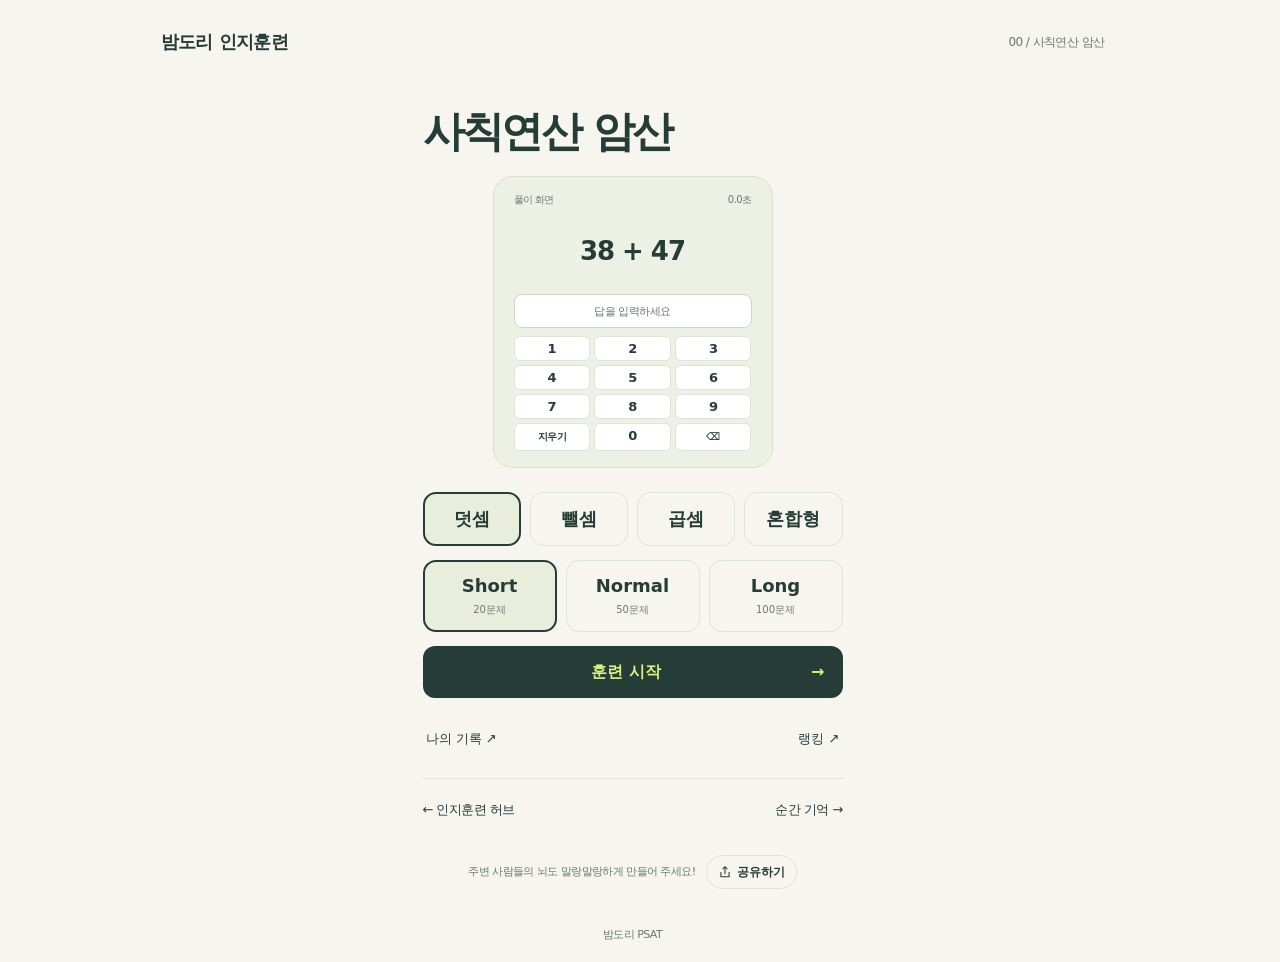
==== arithmetic.html @ df67d372 "Add files via upload" ====
<!doctype html><html lang="ko"><head><meta charset="utf-8"><meta name="viewport" content="width=device-width,initial-scale=1,viewport-fit=cover"><meta name="theme-color" content="#263c36"><meta name="description" content="밤도리 사칙연산 암산 훈련. 덧셈·뺄셈·곱셈·혼합형 암산과 1문항당 평균 풀이 시간 기록."><title>사칙연산 암산 · 밤도리 인지훈련</title><link rel="stylesheet" href="style.css"><link rel="stylesheet" href="ui.css?v=20260911-arithmetic1"><script src="config.js"></script><script type="module" src="arithmetic.mjs?v=20260911-arithmetic1"></script>
<link rel="icon" type="image/svg+xml" href="favicon.svg?v=1">
<link rel="alternate icon" type="image/png" sizes="32x32" href="favicon-32.png?v=1">
<link rel="apple-touch-icon" sizes="180x180" href="apple-touch-icon.png?v=1">
<link rel="manifest" href="site.webmanifest">
<link rel="canonical" href="https://bamdori-psat.github.io/training/arithmetic.html">
<meta property="og:type" content="website">
<meta property="og:locale" content="ko_KR">
<meta property="og:site_name" content="밤도리 인지훈련">
<meta property="og:title" content="밤도리 인지훈련">
<meta property="og:description" content="사칙연산 암산 훈련과 1문항당 평균 풀이 시간 기록.">
<meta property="og:url" content="https://bamdori-psat.github.io/training/arithmetic.html">
<meta property="og:image" content="https://bamdori-psat.github.io/training/thumbnail.png">
<meta property="og:image:width" content="1254">
<meta property="og:image:height" content="1254">
<meta property="og:image:alt" content="녹색 바탕에 라임색 밤도리 인지훈련 타이포그래피">
<meta name="twitter:card" content="summary">
<meta name="twitter:title" content="밤도리 인지훈련">
<meta name="twitter:description" content="사칙연산 암산 훈련과 1문항당 평균 풀이 시간 기록.">
<meta name="twitter:image" content="https://bamdori-psat.github.io/training/thumbnail.png">
<link rel="stylesheet" href="header.css?v=20260910-header1"></head><body>
<header id="trainingHeader"><a class="brand" href="./">밤도리 인지훈련</a><span class="edition">00 / 사칙연산 암산</span></header>
<main>
<section id="home" class="screen">
<div class="intro"><h1>사칙연산 암산</h1></div>
<div class="game-preview" aria-label="풀이 화면 미리보기">
  <div class="preview-top"><span>풀이 화면</span><span>0.0초</span></div>
  
  <div class="current arithmetic-question" id="previewCurrent">38 + 47</div>
  <div class="answer-wrap"><span>답을 입력하세요</span></div>
  <div class="preview-keypad" aria-hidden="true"><span>1</span><span>2</span><span>3</span><span>4</span><span>5</span><span>6</span><span>7</span><span>8</span><span>9</span><span>지우기</span><span>0</span><span>⌫</span></div>
</div>
<div class="courses arithmetic-modes" id="modes" role="group" aria-label="연산 선택"><button data-mode="add" class="chosen" aria-pressed="true"><strong>덧셈</strong></button><button data-mode="subtract" aria-pressed="false"><strong>뺄셈</strong></button><button data-mode="multiply" aria-pressed="false"><strong>곱셈</strong></button><button data-mode="mixed" aria-pressed="false"><strong>혼합형</strong></button></div>
<div class="courses" id="lengths" role="group" aria-label="문항수 선택"><button data-length="short" class="chosen" aria-pressed="true"><strong>Short</strong><small>20문제</small></button><button data-length="normal" aria-pressed="false"><strong>Normal</strong><small>50문제</small></button><button data-length="long" aria-pressed="false"><strong>Long</strong><small>100문제</small></button></div>
<button id="start" class="primary">훈련 시작 <span>→</span></button><p id="homeStatus" class="note" role="status"></p>
<div class="bottom-links"><button id="showRecords">나의 기록 ↗</button><button id="showRanking">랭킹 ↗</button></div>
<nav class="activity-nav" aria-label="훈련 이동"><a href="./">← 인지훈련 허브</a><a href="memory.html">순간 기억 →</a></nav><div class="hub-share"><p>주변 사람들의 뇌도 말랑말랑하게 만들어 주세요!</p><button type="button" data-hub-share><svg width="14" height="14" viewBox="0 0 24 24" fill="none" stroke="currentColor" stroke-width="1.8" aria-hidden="true"><path d="M12 16V3m-4 4 4-4 4 4M5 12v8h14v-8"/></svg>공유하기</button><span role="status"></span><textarea hidden readonly aria-label="공유 문구와 허브 주소"></textarea></div></section>
<section id="play" class="screen" hidden>
<div class="play-top"><button id="quit" class="text-button">그만하기</button><span id="modeLabel"></span><time id="timer">0.0초</time></div>
<div class="progress"><div id="progressFill"></div></div><div id="current" class="current arithmetic-question" aria-label="문제"></div>
<div class="answer-wrap"><output id="answer" aria-label="입력한 답">답을 입력하세요</output></div><p id="feedback" role="status" class="feedback"></p>
<div id="keypad" class="keypad" aria-label="숫자 입력기"><button data-key="1">1</button><button data-key="2">2</button><button data-key="3">3</button><button data-key="4">4</button><button data-key="5">5</button><button data-key="6">6</button><button data-key="7">7</button><button data-key="8">8</button><button data-key="9">9</button><button data-key="clear" class="utility">지우기</button><button data-key="0">0</button><button data-key="back" class="utility" aria-label="한 자리 지우기">⌫</button></div>

</section>
<section id="result" class="screen" hidden><h1>훈련 완료!</h1><p id="resultCourse" class="note"></p><div class="result-time"><strong id="elapsed"></strong><span>초/문항</span></div><p id="saveStatus" role="status" class="note"></p>
<div id="publishBox" class="publish" hidden><label for="nickname">랭킹에 사용할 닉네임</label><input id="nickname" maxlength="12" placeholder="한글·영문·숫자·_ 2~12자" autocomplete="nickname"><label class="consent"><input type="checkbox" id="consent">닉네임과 기록을 전체 랭킹에 공개합니다.</label><button id="publish" class="secondary">랭킹 등록</button><p id="publishStatus" class="note" role="status"></p><button id="resultRanking" class="secondary" hidden>랭킹 보기 →</button></div>
<div class="hub-share"><p>주변 사람들의 뇌도 말랑말랑하게 만들어 주세요!</p><button type="button" data-hub-share><svg width="14" height="14" viewBox="0 0 24 24" fill="none" stroke="currentColor" stroke-width="1.8" aria-hidden="true"><path d="M12 16V3m-4 4 4-4 4 4M5 12v8h14v-8"/></svg>공유하기</button><span role="status"></span><textarea hidden readonly aria-label="공유 문구와 허브 주소"></textarea></div><button id="again" class="primary">한 번 더</button><button id="resultHome" class="text-button full">처음으로</button></section>
<section id="records" class="screen" hidden><button class="back text-button">← 훈련으로</button><h1>나의 기록</h1><p class="note">브라우저에 최근 50회까지의 기록이 저장됩니다.</p><div id="recordList"></div><button id="clearRecords" class="text-button full">기기 기록 삭제</button></section>
<section id="ranking" class="screen" hidden><button class="back text-button">← 훈련으로</button><h1>랭킹</h1><label for="rankPeriod">집계 기간</label><select id="rankPeriod"><option value="all">전체 랭킹</option><option value="week">이번 주 랭킹</option></select><p class="note">주간 기준: 월요일 00:00 ~ 일요일 23:59 KST</p><label for="rankMode">연산</label><select id="rankMode"><option value="all">전체 연산</option><option value="add">덧셈</option><option value="subtract">뺄셈</option><option value="multiply">곱셈</option><option value="mixed">혼합형</option></select><label for="rankLength">문항수</label><select id="rankLength"><option value="all">전체</option><option value="short">Short · 20문제</option><option value="normal">Normal · 50문제</option><option value="long">Long · 100문제</option></select><div id="rankSearch" class="rank-search" role="search"><label for="rankNickname">닉네임 검색</label><div><input id="rankNickname" maxlength="12" placeholder="닉네임을 정확히 입력하세요" autocomplete="off"><button id="searchRanking" class="secondary" type="button">검색</button><button id="clearRankSearch" class="text-button" type="button">초기화</button></div></div><p id="rankNote" class="note">상위 50위까지만 조회할 수 있습니다</p><div id="rankList" role="status"></div></section>
</main><footer>밤도리 PSAT</footer><dialog id="quitDialog"><h2>이번 훈련을 그만할까요?</h2><p>진행 중인 기록은 저장되지 않습니다.</p><div><button id="keepPlaying" class="secondary">계속하기</button><button id="confirmQuit" class="primary">그만하기</button></div></dialog>
</body></html>
---- style.css ----
:root{--ink:#263c36;--muted:#6c7971;--paper:#f6f5ef;--line:#dfe4d9;--lime:#d7f280;--white:#fff;--red:#ac3f35}*{box-sizing:border-box}body{margin:0;background:var(--paper);color:var(--ink);font-family:system-ui,-apple-system,'Apple SD Gothic Neo','Noto Sans KR',sans-serif;letter-spacing:-.035em}button,input,select{font:inherit}button,a,input,select{-webkit-tap-highlight-color:transparent}button{cursor:pointer;touch-action:manipulation}button:focus-visible,a:focus-visible,input:focus-visible,select:focus-visible{outline:3px solid #718d32;outline-offset:3px}button:disabled{cursor:default;opacity:.45}[hidden]{display:none!important}header{max-width:1000px;margin:auto;padding:28px 28px;display:flex;justify-content:space-between;align-items:center}.brand{color:var(--ink);font-size:18px;font-weight:850;text-decoration:none}.brand span{font-size:inherit;font-weight:500;margin-left:8px}.edition{font-size:12px;color:var(--muted)}main{max-width:460px;margin:25px auto 0;padding:0 20px}.screen{animation:appear .18s ease}.intro{margin-bottom:28px}.eyebrow{font-size:13px;color:var(--muted);font-weight:650}h1{font-size:42px;line-height:1.15;letter-spacing:-.06em;margin:12px 0}p{line-height:1.6}.intro p{margin:12px 0;color:var(--muted);font-size:15px}.example{border-radius:20px;background:var(--ink);color:var(--lime);display:flex;align-items:center;justify-content:space-between;padding:25px 24px;margin-bottom:28px}.example b{font-size:34px;letter-spacing:-.06em;font-variant-numeric:tabular-nums}.example span{font-size:13px;color:#d4dec8}.tabs{display:flex;border-bottom:1px solid var(--line);margin-bottom:24px}.tabs button{width:50%;border:0;background:none;padding:12px;color:var(--muted);font-weight:700}.tabs button.active{border-bottom:3px solid var(--ink);color:var(--ink)}label{font-size:13px;font-weight:650;display:block;margin-bottom:10px}.courses{display:grid;grid-template-columns:repeat(3,1fr);gap:9px}.courses button{border:1px solid var(--line);border-radius:13px;background:transparent;color:var(--ink);padding:14px 5px}.courses button.chosen{background:#e9eedc;border:2px solid var(--ink);padding:13px 4px}.courses small,.courses strong{display:block}.courses small{font-size:12px;font-weight:500;margin-bottom:7px}.courses strong{font-size:18px}.rule{display:flex;align-items:flex-start;gap:10px;margin:22px 0}.rule-mark{background:#e8eddc;border-radius:50%;padding:2px 6px;font-size:12px;margin-top:4px}.rule p{font-size:13px;color:var(--muted);margin:0}.rule strong{color:var(--ink);font-weight:600}.primary,.secondary{border:0;border-radius:12px;font-weight:750;min-height:52px;padding:14px 18px;width:100%}.primary{background:var(--ink);color:var(--lime)}.primary span{float:right}.secondary{background:#e6edda;color:var(--ink)}.note{font-size:12px;color:var(--muted);line-height:1.7}.bottom-links{display:flex;justify-content:space-between;margin-top:20px;padding:0 3px}.bottom-links button,.text-button{background:none;border:0;color:var(--ink);padding:12px 0;font-size:13px}.full{width:100%;margin-top:8px}footer{text-align:center;font-size:11px;color:var(--muted);padding:30px 12px 20px}.custom{display:grid;grid-template-columns:1fr 1fr;gap:14px}input:not([type=checkbox]),select{width:100%;padding:13px;margin-top:9px;border:1px solid var(--line);border-radius:10px;background:white;color:var(--ink);font-size:16px}.play-top{display:flex;justify-content:space-between;align-items:center;font-size:12px}.play-top time{font-variant-numeric:tabular-nums;font-weight:700}.progress{height:4px;background:var(--line);border-radius:9px;margin:10px 0 25px;overflow:hidden}.progress div{width:0;height:100%;background:#739842;transition:width .15s}.mission{text-align:center;margin:0;font-size:20px;font-weight:400}.mission strong{font-weight:800}.current{font-size:90px;font-weight:800;letter-spacing:-.07em;text-align:center;line-height:1.2;margin-top:12px;font-variant-numeric:tabular-nums}#count{text-align:center;margin:8px 0 18px}.answer-wrap{height:63px;border:1px solid #ccd6c0;border-radius:12px;background:#fff;display:flex;align-items:center;justify-content:center}#answer{font-size:30px;font-weight:650;font-variant-numeric:tabular-nums}#answer:empty{font-size:15px}#answer.placeholder{font-size:15px;color:#87907f;font-weight:400}.feedback{height:22px;text-align:center;color:var(--red);font-size:13px;margin:8px 0}.keypad{display:grid;grid-template-columns:repeat(3,1fr);gap:8px;margin-bottom:12px}.keypad button{height:58px;background:#fff;border:1px solid var(--line);border-radius:12px;color:var(--ink);font-size:25px;font-weight:600}.keypad button:active,.keypad button.pressed{background:var(--lime);border-color:#a1bc52;transform:translateY(2px) scale(.97);box-shadow:inset 0 2px 3px #263c3618}.keypad .utility{font-size:23px;background:#eaece4}.result-time{margin:30px 0;text-align:center}.result-time strong{font-size:76px;letter-spacing:-.07em}.result-time span{margin-left:9px}.stats{display:flex;justify-content:space-around;padding:22px 0;border-block:1px solid var(--line)}.stats div{text-align:center}.stats strong,.stats span{display:block}.stats strong{font-size:24px}.stats span{font-size:12px;color:var(--muted);margin-top:6px}.publish{padding:20px;background:#eaf0e0;border-radius:16px;margin:22px 0}.consent{display:flex;gap:8px;align-items:center;font-size:12px;line-height:1.5;margin:16px 0}.consent input{width:18px;height:18px;flex:none}.row{padding:17px 0;border-bottom:1px solid var(--line);display:flex;justify-content:space-between;align-items:center;gap:12px}.row strong{font-size:15px}.row small{display:block;color:var(--muted);font-size:12px;margin-top:4px}.row .score{text-align:right;flex:none}.empty{padding:32px 20px;border:1px dashed #c9d4bf;border-radius:14px;margin-top:20px;line-height:1.7;color:var(--muted);font-size:14px}dialog{border:0;border-radius:20px;padding:25px;max-width:360px;color:var(--ink)}dialog::backdrop{background:#10221bbb}dialog h2{font-size:20px}dialog p{font-size:14px}dialog>div{display:grid;grid-template-columns:repeat(2,minmax(0,1fr));gap:10px}dialog>div button{width:100%;min-width:0;padding-inline:10px}#result>.primary{margin-top:20px}@keyframes appear{from{opacity:0;transform:translateY(4px)}to{opacity:1;transform:none}}@media(max-width:520px){header{padding:20px}.edition{font-size:10px}main{margin-top:12px}h1{font-size:38px}footer{padding-bottom:calc(20px + env(safe-area-inset-bottom))}body:has(#play:not([hidden])) header{padding-block:12px}body:has(#play:not([hidden])) main{margin-top:0}body:has(#play:not([hidden])) footer{display:none}}@media(max-height:740px){#play .current{font-size:68px}#play .progress{margin-bottom:12px}#play #count{margin-bottom:10px}.keypad button{height:48px}}@media(prefers-reduced-motion:reduce){*{animation:none!important;transition:none!important}}

.course-label{font-size:13px;font-weight:650;margin:0 0 10px}

#answer.wrong{color:var(--red)}
.answer-wrap:has(.wrong){border-color:var(--red);background:#fff2ee}
#answer.shake{animation:wrong-shake .28s ease}
.auto-hint{text-align:center;margin:8px 0}
#randomSettings{margin-top:12px}
@keyframes wrong-shake{0%,100%{transform:translateX(0)}20%,60%{transform:translateX(-7px)}40%,80%{transform:translateX(7px)}}

#home .intro{margin-bottom:20px}
.game-preview{max-width:280px;margin:0 auto 24px;padding:16px 20px;background:#edf0e5;border:1px solid #d9e0cf;border-radius:20px;user-select:none}
.preview-top{display:flex;justify-content:space-between;font-size:10px;color:var(--muted);margin-bottom:12px}
.game-preview .mission{font-size:14px}
.game-preview .current{font-size:52px;margin:4px 0 10px}
.game-preview .answer-wrap{height:34px;font-size:11px;color:var(--muted);border-radius:8px}
.preview-keypad{display:grid;grid-template-columns:repeat(3,1fr);gap:4px;margin-top:8px}
.preview-keypad span{background:white;border:1px solid var(--line);border-radius:6px;text-align:center;padding:4px;font-size:13px;font-weight:600}
.preview-keypad span:nth-child(10),.preview-keypad span:nth-child(12){font-size:10px;line-height:18px}
#home .courses{margin-bottom:14px}
#home .courses strong{font-size:18px}
#home .courses small{font-size:10px;margin:7px 0 0;white-space:nowrap}
#homeStatus:empty{display:none}

.rank-step-label{margin-top:16px}

#play .current{margin-bottom:18px}

.rank-search{margin-top:20px}.rank-search>div{display:flex;gap:8px;align-items:center}.rank-search input{margin:0;min-width:0;flex:1}.rank-search .secondary{width:auto;min-height:48px;padding:10px 14px}.rank-search .text-button{flex:none}
---- ui.css ----
/* 두 훈련이 함께 사용하는 화면·조작 요소 */
header{max-width:1000px;padding:28px;gap:16px}.brand{font-size:18px;font-weight:850;color:var(--ink);text-decoration:none}.brand span{font-size:inherit;font-weight:500;margin-left:8px}.edition{font-size:12px;color:var(--muted)}main{max-width:460px;margin:25px auto 0;padding:0 20px}h1{font-size:42px;line-height:1.15;letter-spacing:-.06em;margin:12px 0}.note{font-size:12px;line-height:1.7;color:var(--muted)}.note:empty{display:none}.activity-nav{display:flex;justify-content:space-between;align-items:center;gap:16px;margin-top:18px;padding-top:12px;border-top:1px solid var(--line)}.activity-nav a{text-decoration:none;font-size:13px;color:var(--ink);padding:10px 0}.bottom-links{display:flex;justify-content:space-between;margin-top:20px;padding:0 3px}.bottom-links button{font-size:13px}#resultRanking{margin-top:8px}#rankList .row{align-items:flex-start}#rankList .row>div:first-child{min-width:0;overflow-wrap:anywhere}.row small{line-height:1.5}.full{width:100%;margin-top:8px}footer{padding:30px 12px calc(20px + env(safe-area-inset-bottom))}dialog>div{display:grid;grid-template-columns:repeat(2,minmax(0,1fr));gap:10px}dialog>div button{width:100%;min-width:0}a:focus-visible{outline:3px solid #718d32;outline-offset:3px}@media(max-width:520px){header{padding:20px}.edition{font-size:10px}main{margin-top:12px}h1{font-size:38px}}@media(max-width:360px){.brand{font-size:16px}.brand span{margin-left:4px}.activity-nav{gap:8px}}

.hub-share{display:flex;flex-wrap:wrap;justify-content:center;align-items:center;gap:7px 10px;margin:18px 0 0;padding:8px 0;color:var(--muted)}.hub-share p{font-size:11px;line-height:1.5;margin:0;text-align:center}.hub-share button{display:inline-flex;align-items:center;justify-content:center;gap:5px;border:1px solid var(--line);border-radius:20px;background:transparent;color:var(--ink);font-size:12px;font-weight:650;min-height:34px;padding:6px 11px}.hub-share button:active{background:var(--lime)}.hub-share [role=status]{flex-basis:100%;font-size:11px;text-align:center}.hub-share [role=status]:empty{display:none}.hub-share textarea{width:100%;min-height:76px;padding:10px;border:1px solid var(--line);border-radius:10px;background:white;color:var(--ink);font:inherit;font-size:12px;resize:vertical}

/* 암산과 공통 랭킹 탐색 */
.arithmetic-modes{grid-template-columns:repeat(4,minmax(0,1fr))}.courses small{display:block;margin-top:5px;font-size:12px;font-weight:500;color:var(--muted,#6c7971)}
.arithmetic-question{font-size:clamp(27px,7vw,44px)!important;white-space:nowrap;letter-spacing:-.04em;display:flex;align-items:center;justify-content:center;min-height:130px;margin:10px 0!important}.game-preview .arithmetic-question{min-height:65px;font-size:26px!important}
.rank-tabs{display:flex;gap:6px;margin:20px 0}.rank-tabs button{flex:1;border:1px solid #dfe4d9;background:transparent;color:#263c36;border-radius:10px;padding:11px 4px;font:inherit;font-size:14px;font-weight:700}.rank-tabs button[aria-pressed=true]{background:#263c36;color:#d7f280}.distribution{margin:20px 0}.distribution svg{display:block;width:100%;height:auto}.distribution .compare{display:flex;gap:8px;align-items:stretch;margin:18px 0 8px}.distribution input{min-width:0;flex:1}.distribution .compare button{width:auto;margin:0;padding:10px 18px}.distribution output{display:block;font-size:24px;font-weight:800;margin:15px 0}.distribution details{font-size:12px;color:#6c7971}.distribution table{width:100%;text-align:right}.distribution th{text-align:right}
@media(max-width:380px){.arithmetic-modes button{padding:14px 4px}.arithmetic-modes strong{font-size:14px}}
---- header.css ----
/* 허브와 모든 훈련 화면에서 동일한 위치·굵기를 유지합니다. */
html{scrollbar-gutter:stable}
#trainingHeader{box-sizing:border-box;display:flex;justify-content:space-between;align-items:center;gap:16px;width:100%;max-width:1000px;margin:0 auto;padding:28px;min-height:83px;font-family:system-ui,-apple-system,'Apple SD Gothic Neo','Noto Sans KR',sans-serif;letter-spacing:-.035em}
#trainingHeader .brand{display:block;flex:none;margin:0;padding:0;border:0;background:none;color:#263c36;font-size:18px;font-weight:800;line-height:27px;text-decoration:none;white-space:nowrap}
#trainingHeader .brand span{margin:0;font-size:inherit;font-weight:inherit}
#trainingHeader .edition{font-size:12px;line-height:18px;color:#6c7971}
@media(max-width:520px){#trainingHeader{padding:20px;min-height:67px}#trainingHeader .edition{font-size:10px}}
@media(max-width:360px){#trainingHeader{gap:8px}#trainingHeader .brand{font-size:16px}}
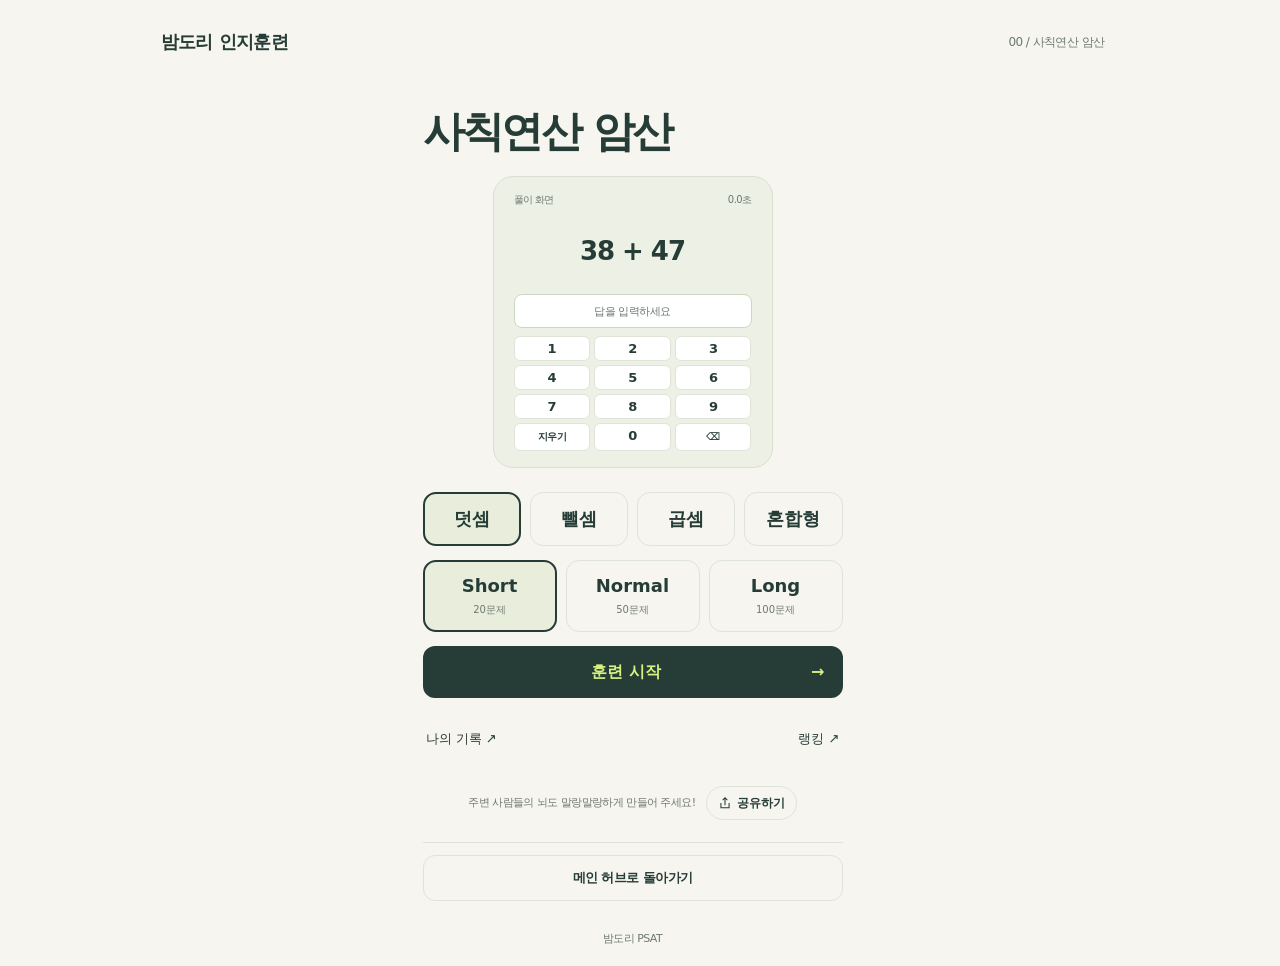
==== commit 37146917: "Add files via upload" ====
--- a/arithmetic.html
+++ b/arithmetic.html
@@ -1,4 +1,4 @@
-<!doctype html><html lang="ko"><head><meta charset="utf-8"><meta name="viewport" content="width=device-width,initial-scale=1,viewport-fit=cover"><meta name="theme-color" content="#263c36"><meta name="description" content="밤도리 사칙연산 암산 훈련. 덧셈·뺄셈·곱셈·혼합형 암산과 1문항당 평균 풀이 시간 기록."><title>사칙연산 암산 · 밤도리 인지훈련</title><link rel="stylesheet" href="style.css"><link rel="stylesheet" href="ui.css?v=20260911-arithmetic1"><script src="config.js"></script><script type="module" src="arithmetic.mjs?v=20260911-arithmetic1"></script>
+<!doctype html><html lang="ko"><head><meta charset="utf-8"><meta name="viewport" content="width=device-width,initial-scale=1,viewport-fit=cover"><meta name="theme-color" content="#263c36"><meta name="description" content="밤도리 사칙연산 암산 훈련. 덧셈·뺄셈·곱셈·혼합형 암산과 1문항당 평균 풀이 시간 기록."><title>사칙연산 암산 · 밤도리 인지훈련</title><link rel="stylesheet" href="style.css"><link rel="stylesheet" href="ui.css?v=20260911-nav1"><script src="config.js"></script><script type="module" src="arithmetic.mjs?v=20260911-nav1"></script>
 <link rel="icon" type="image/svg+xml" href="favicon.svg?v=1">
 <link rel="alternate icon" type="image/png" sizes="32x32" href="favicon-32.png?v=1">
 <link rel="apple-touch-icon" sizes="180x180" href="apple-touch-icon.png?v=1">
@@ -34,7 +34,7 @@
 <div class="courses" id="lengths" role="group" aria-label="문항수 선택"><button data-length="short" class="chosen" aria-pressed="true"><strong>Short</strong><small>20문제</small></button><button data-length="normal" aria-pressed="false"><strong>Normal</strong><small>50문제</small></button><button data-length="long" aria-pressed="false"><strong>Long</strong><small>100문제</small></button></div>
 <button id="start" class="primary">훈련 시작 <span>→</span></button><p id="homeStatus" class="note" role="status"></p>
 <div class="bottom-links"><button id="showRecords">나의 기록 ↗</button><button id="showRanking">랭킹 ↗</button></div>
-<nav class="activity-nav" aria-label="훈련 이동"><a href="./">← 인지훈련 허브</a><a href="memory.html">순간 기억 →</a></nav><div class="hub-share"><p>주변 사람들의 뇌도 말랑말랑하게 만들어 주세요!</p><button type="button" data-hub-share><svg width="14" height="14" viewBox="0 0 24 24" fill="none" stroke="currentColor" stroke-width="1.8" aria-hidden="true"><path d="M12 16V3m-4 4 4-4 4 4M5 12v8h14v-8"/></svg>공유하기</button><span role="status"></span><textarea hidden readonly aria-label="공유 문구와 허브 주소"></textarea></div></section>
+<div class="hub-share"><p>주변 사람들의 뇌도 말랑말랑하게 만들어 주세요!</p><button type="button" data-hub-share><svg width="14" height="14" viewBox="0 0 24 24" fill="none" stroke="currentColor" stroke-width="1.8" aria-hidden="true"><path d="M12 16V3m-4 4 4-4 4 4M5 12v8h14v-8"/></svg>공유하기</button><span role="status"></span><textarea hidden readonly aria-label="공유 문구와 허브 주소"></textarea></div><nav class="activity-nav home-hub" aria-label="허브 이동"><a href="./">메인 허브로 돌아가기</a></nav></section>
 <section id="play" class="screen" hidden>
 <div class="play-top"><button id="quit" class="text-button">그만하기</button><span id="modeLabel"></span><time id="timer">0.0초</time></div>
 <div class="progress"><div id="progressFill"></div></div><div id="current" class="current arithmetic-question" aria-label="문제"></div>
--- a/ui.css
+++ b/ui.css
@@ -8,3 +8,5 @@
 .arithmetic-question{font-size:clamp(27px,7vw,44px)!important;white-space:nowrap;letter-spacing:-.04em;display:flex;align-items:center;justify-content:center;min-height:130px;margin:10px 0!important}.game-preview .arithmetic-question{min-height:65px;font-size:26px!important}
 .rank-tabs{display:flex;gap:6px;margin:20px 0}.rank-tabs button{flex:1;border:1px solid #dfe4d9;background:transparent;color:#263c36;border-radius:10px;padding:11px 4px;font:inherit;font-size:14px;font-weight:700}.rank-tabs button[aria-pressed=true]{background:#263c36;color:#d7f280}.distribution{margin:20px 0}.distribution svg{display:block;width:100%;height:auto}.distribution .compare{display:flex;gap:8px;align-items:stretch;margin:18px 0 8px}.distribution input{min-width:0;flex:1}.distribution .compare button{width:auto;margin:0;padding:10px 18px}.distribution output{display:block;font-size:24px;font-weight:800;margin:15px 0}.distribution details{font-size:12px;color:#6c7971}.distribution table{width:100%;text-align:right}.distribution th{text-align:right}
 @media(max-width:380px){.arithmetic-modes button{padding:14px 4px}.arithmetic-modes strong{font-size:14px}}
+
+.home-hub{justify-content:center;margin-top:14px}.home-hub a{display:block;width:100%;text-align:center;border:1px solid var(--line);border-radius:12px;padding:13px 16px;background:transparent;font-weight:650}
